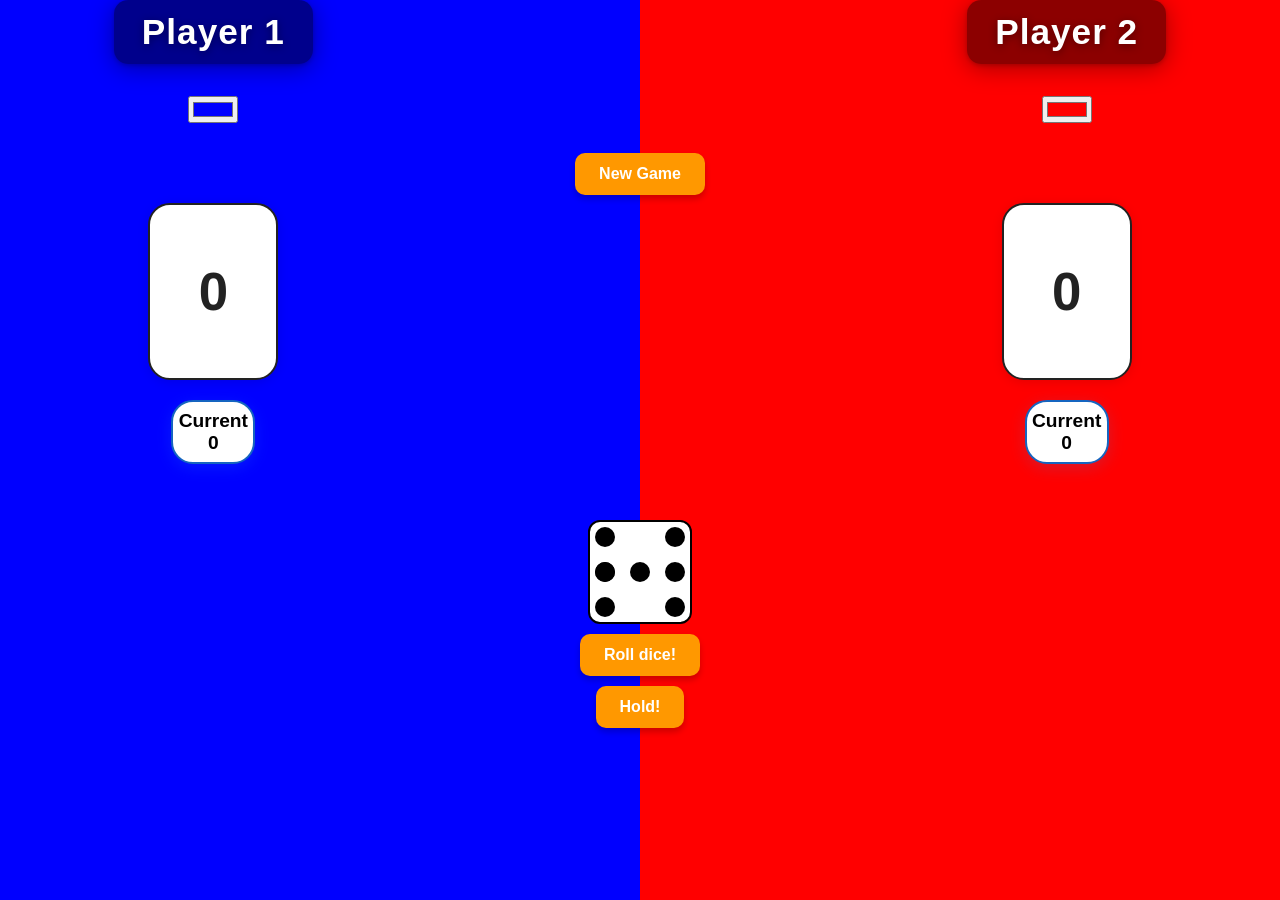
==== index.html @ 0f688b7b "updaterade namnet" ====
<!DOCTYPE html>
<html lang="en">
  <head>
    <meta charset="UTF-8" />
    <meta name="viewport" content="width=device-width, initial-scale=1.0" />
    <link rel="stylesheet" href="JSspel.css" />
    <title>JS game</title>
  </head>
  <body>
    <div id="bg-blur"></div>
    <div id="container">
      <div id="leftside">
        <div id="player1" contenteditable="true">Player 1</div>
        <div>
          <input type="color" id="color1" value="#0000ff" />
        </div>
        <!-- Poängboxarna: permanent överst, current under -->
        <div class="score-area">
          <div id="point1"><h2 id="finalpoint1">0</h2></div>
          <div id="currentbox1">
            <span>Current</span>
            <span id="potentialpoint1">0</span>
          </div>
        </div>
      </div>
      <div id="middle">
        <div id="newgame"><button id="newgameb"> New Game</button></div>
        <div id="dice-container">
          <div id="dice">
            <!-- för dice-n -->
              <div class="dot dot1"></div>
              <div class="dot dot2"></div>
              <div class="dot dot3"></div>
              <div class="dot dot4"></div>
              <div class="dot dot5"></div>
              <div class="dot dot6"></div>
              <div class="dot dot6"></div>
              <div class="dot dot7"></div>
          </div>
          <div id="roll"><button id="rollb">Roll dice!</button></div>
          <div id="hold"><button id="holdb">Hold!</button></div>
        </div>
        
      </div>
      <div id="rightside">
        <div id="player2" contenteditable="true">Player 2</div>
        <div>
          <input type="color" id="color2" value="#ff0000" />
        </div>
        <div class="score-area">
          <div id="point2"><h2 id="finalpoint2">0</h2></div>
          <div id="currentbox2">
            <span>Current</span>
            <span id="potentialpoint2">0</span>
          </div>
        </div>
      </div>
    </div>

    <script src="JSspel.js" defer></script>
  </body>
</html>
---- JSspel.css ----
/* Gör så att body och html täcker hela sidan */
html, body {
  font-family: 'Segoe UI', Tahoma, Geneva, Verdana, sans-serif;
  height: 100%;
  margin: 0;
  padding: 0;
  min-height: 100vh;
  width: 100vw;
  overflow-x: hidden;
  position: relative;
  background-color: #000; /* Ändra till en mörk bakgrund om det behövs */
  overflow: hidden; /* Förhindra scrollbars som kan orsaka glow */
}

/* Bakgrunds-blur och färg */

#bg-blur {
  position: fixed;
  top: 0; left: 0; right: 0; bottom: 0;
  width: 100vw;
  height: 100vh;
  z-index: 0;
  /* Default gradient, uppdateras av JS */
  background: linear-gradient(to right, #0000ff 0%, #0000ff 50%, #ff0000 50%, #ff0000 100%);
  filter: none; /* Ta bort blur för att eliminera glow */
  transition: background 0.5s;
}

/* Container ovanpå bakgrunden */
#container {
  position: relative;
  z-index: 1;
  display: flex;
  flex-direction: row;
  justify-content: space-evenly;
  height: 100vh;
  min-height: 100vh;
  width: 100vw;
  box-sizing: border-box;
}

/* Sidor */
#leftside, #rightside {
  display: flex;
  flex-direction: column;
  align-items: center;
  justify-content: flex-start; /* Align items at the top */
  gap: 20px; /* Add spacing between sections */
  width: 100%;
  background: transparent;
  min-width: 0;
  min-height: 100vh;
  box-sizing: border-box;
  transition: filter 0.4s;
  box-shadow: none; /* Ta bort eventuell skugga */
  filter: none; /* Ta bort filter */
}
/* LÅT DET VARA DEN FUNKAR BARA */
#leftside { 
  /* Bakgrundsfärg sätts av JS */
}

#rightside {
  /* Bakgrundsfärg sätts av JS */
}

/* Player Info Section */
.player-info {
  display: flex;
  flex-direction: column;
  align-items: center;
  gap: 10px; /* Add spacing between player name and score */
}

/* Player Controls Section */
.player-controls {
  display: flex;
  flex-direction: column;
  align-items: center;
  gap: 10px; /* Add spacing between controls */
}

/* General Styling for Inputs and Buttons */
input[type="text"], button {
  padding: 10px;
  font-size: 14px;
  border-radius: 8px;
  border: 1px solid #ccc;
  outline: none;
}

input[type="text"]:focus {
  border-color: #007bff;
}

button {
  background-color: #ff9800; /* Bright orange for contrast */
  color: #ffffff; /* White text for readability */
  font-weight: bold;
  font-size: 16px;
  padding: 12px 24px;
  border: none;
  border-radius: 10px;
  cursor: pointer;
  box-shadow: 0 4px 6px rgba(0, 0, 0, 0.2); /* Subtle shadow for 3D effect */
  transition: background-color 0.3s, transform 0.2s, box-shadow 0.2s;
}

button:hover {
  background-color: #e68900; /* Slightly darker orange on hover */
  transform: translateY(-2px); /* Lift effect */
  box-shadow: 0 6px 8px rgba(0, 0, 0, 0.3); /* Stronger shadow on hover */
}

button:active {
  background-color: #cc7a00; /* Even darker orange on click */
  transform: translateY(2px); /* Pressed effect */
  box-shadow: 0 2px 4px rgba(0, 0, 0, 0.2); /* Reduced shadow on click */
}

/* Mitten */
#middle {
  display: flex;
  flex-direction: column;
  align-items: center;
  justify-content: space-around;
  width: 100%;
  min-width: 0;
  min-height: 100vh;
  background: linear-gradient(to right, var(--left-color, #0000ff) 0%, var(--left-color, #0000ff) 50%, var(--right-color, #ff0000) 50%, var(--right-color, #ff0000) 100%);
  backdrop-filter: blur(16px);
  transition: background 0.5s;
  box-sizing: border-box;
}

#middle2 {
  display: flex;
  flex-direction: column;
  align-items: center;
}

/* Denna del fick vi lite hjälp av ai för idé samt externa websida */
.score-area {
  display: flex;
  flex-direction: column;
  align-items: center;
  gap: 12px;
  margin-top: 60px;      /* Flytta upp poängboxarna */
  margin-bottom: 24px;   /* Mindre space längst ner */
}

/* Permanent points box */
#point1, #point2 {
  background: #fff;
  border: 2.5px solid #222;
  border-radius: 22px;
  padding: 12px 28px;
  box-shadow: 0 2px 12px rgba(0,0,0,0.10);
  display: flex;
  flex-direction: column;
  align-items: center;
  min-width: 70px;
  font-size: 2.2em;
  font-weight: bold;
  color: #222;
  margin-bottom: 8px; /* Minska avståndet till currentbox */
}

/* Current points box - sticker ut mot bakgrunden */
#currentbox1, #currentbox2 {
  /* Denna del fick vi lite hjälp av ai för idé samt externa websida */
  background: rgba(0, 0, 0, 0.5); /* Halvtransparent svart bakgrund */
  border: 2px solid #1565c0;
  border-radius: 22px;
  padding: 10px 26px;
  box-shadow: 0 4px 16px rgba(33, 150, 243, 0.18);
  display: flex;
  flex-direction: column;
  align-items: center;
  min-width: 70px;
  font-size: 1.2em;
  color: #000000; /* Gör texten helt vit så siffrorna syns */
  font-weight: bold;
  margin-bottom: 0;
  margin-top: 0;
}

#currentbox1 span, #currentbox2 span {
  margin: 0;
  padding: 0;
}

/* Flytta currentbox längre ner (Denna del fick vi lite hjälp av ai för idé samt externa websida) */
#currentbox1, #currentbox2 {
  display: flex;
  flex-direction: column;
  align-items: center;
  background-color: white;
  margin-top: auto;
  margin-bottom: 32px;
  padding: 8px 0;
  min-width: 80px;
}

#dice-container {
  display: flex;
  justify-content: center;
  align-items: center;
  margin: 20px 0;
  flex-direction: column;
}

#dice {
  width: 100px;
  height: 100px;
  background-color: white;
  border: 2px solid #000;
  border-radius: 12px;
  box-shadow: none; /* Ta bort eventuell skugga från tärningen */
  display: grid;
  grid-template-columns: repeat(3, 1fr);
  grid-template-rows: repeat(3, 1fr);
  gap: 5px;
  position: relative;
  margin-bottom: 10px;
}

.dot {
  width: 20px;
  height: 20px;
  background-color: black;
  border-radius: 50%;
  justify-self: center;
  align-self: center;
}

/* omstrukturerad av AI */
.dot1 { grid-area: 2 / 2; } 
.dot2 { grid-area: 1 / 1; } 
.dot3 { grid-area: 3 / 3; } 
.dot4 { grid-area: 1 / 3; } 
.dot5 { grid-area: 3 / 1; } 
.dot6 { grid-area: 2 / 1; } 
.dot7 { grid-area: 2 / 3; }

/* Button container */
#button-group {
  display: flex;
  outline: 2px solid #fff; /* Add focus outline for accessibility */
  transform: scale(0.95); /* Slight shrink effect */
  background-color: #003f7f; /* Even darker shade on click */
  transform: scale(1.05); /* Slight zoom effect */
  background-color: #0056b3; /* Darker shade on hover */
  transition: background-color 0.3s, transform 0.2s;
  cursor: pointer;
  border-radius: 8px;
  border: none;
  background-color: #007bff; /* Primary button color */
  color: #fff;
  font-weight: bold;
  font-size: 16px;
  padding: 10px 20px;
  border-radius: 8px; /* Optional: rounded corners */
  background-color: rgba(0, 0, 0, 0.5); /* Optional: semi-transparent background */
  padding: 10px; /* Add padding for better spacing */
  transform: translate(-50%, -50%); /* Adjust for centering */
  left: 50%; /* Center horizontally */
  top: 50%; /* Center vertically */
  position: absolute; /* Position the container absolutely */
  gap: 15px; /* Add spacing between buttons */
  align-items: center;
  justify-content: center;
}
#rollb{
  margin-bottom: 10px;
}

/* Highlight the current player's turn */
.current-turn {
  border: 3px solid #4caf50; /* Green border to indicate the current turn */
  padding: 10px;
  border-radius: 12px;
  background: linear-gradient(145deg, #e0ffe0, #b3ffb3); /* Soft green gradient */
  box-shadow: 0 0 20px rgba(76, 175, 80, 0.6); /* Subtle green glow */
  transition: box-shadow 0.3s, border 0.3s, background 0.3s;
}

/* Current Turn Label */
.current-turn-label {
  position: relative; /* Ensure it stays within the container */
  font-size: 20px; /* Adjust font size for better fit */
  font-weight: bold;
  color: #ffffff; /* White text for contrast */
  background-color: #333333; /* Neutral dark gray background */
  padding: 8px 16px; /* Adjust padding for better fit */
  border-radius: 12px;
  border: 2px solid #ffffff; /* White border for emphasis */
  box-shadow: 0 0 20px rgba(255, 255, 255, 0.8); /* Strong white glow */
  text-transform: uppercase;
  animation: fadeIn 0.8s ease-in-out; /* Fade-in animation */
  white-space: nowrap; /* Prevent text wrapping */
  margin-top: 10px; /* Add spacing from other elements */
}

/* Pulse animation for the label */
@keyframes pulse {
  0% {
    box-shadow: 0 0 25px rgba(255, 255, 255, 0.8);
  }
  50% {
    box-shadow: 0 0 35px rgba(255, 255, 255, 1);
  }
  100% {
    box-shadow: 0 0 25px rgba(255, 255, 255, 0.8);
  }
}

/* Fade-in animation */
@keyframes fadeIn {
  0% {
    opacity: 0;
    transform: scale(0.8);
  }
  100% {
    opacity: 1;
    transform: scale(1);
  }
}

#playe2input, #playe1input {
  margin-top: 20px;
}
/* snyggar till namn displayen*/
#player1, #player2 {
  font-size: 2.2rem;
  font-weight: bold;
  color: #fff;
  background: rgba(0, 0, 0, 0.45); /* Halvtransparent svart bakgrund */
  padding: 12px 28px;
  border-radius: 14px;
  box-shadow: 0 4px 24px rgba(0,0,0,0.35), 0 1.5px 4px rgba(0,0,0,0.18);
  text-shadow: 0 2px 8px rgba(0,0,0,0.4);
  letter-spacing: 1px;
  margin-bottom: 12px;
  transition: box-shadow 0.3s, background 0.3s;
}
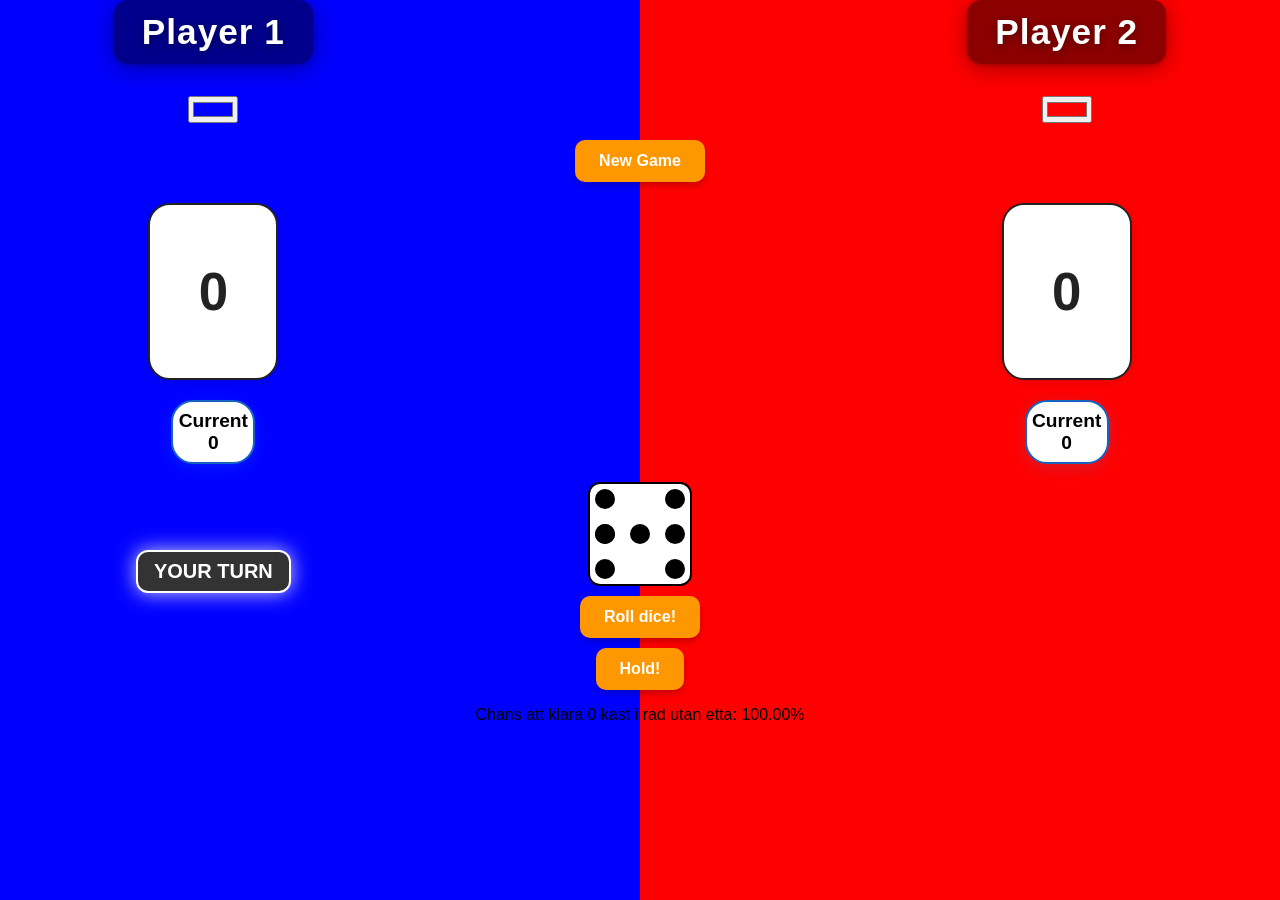
==== commit 9e86e1cb: "Add safe-roll odds indicator to game UI Track consecutive non-1 rolls with a new `saferolls` counter" ====
--- a/index.html
+++ b/index.html
@@ -39,6 +39,7 @@
           </div>
           <div id="roll"><button id="rollb">Roll dice!</button></div>
           <div id="hold"><button id="holdb">Hold!</button></div>
+          <p id="odds" aria-live="polite">Chans att klara 0 kast i rad utan etta: 100.00%</p>
         </div>
         
       </div>
@@ -57,6 +58,6 @@
       </div>
     </div>
 
-    <script src="JSspel.js" defer></script>
+    <script src="JSspel.js?v=2" defer></script>
   </body>
 </html>
